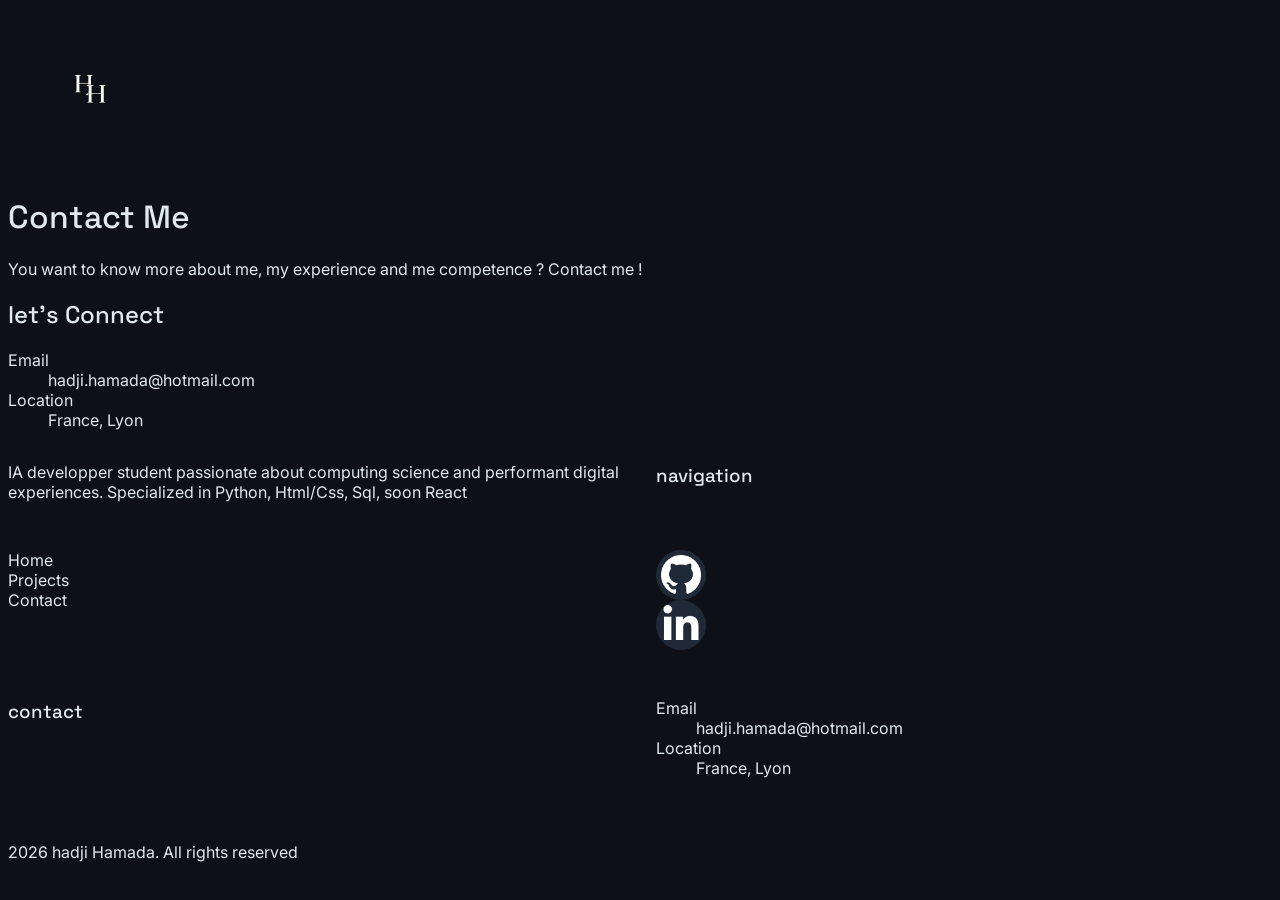
==== Page-contact.html @ 09d2dc43 "Premier commit" ====
<!DOCTYPE html>
<html lang="en">
<head>
    <meta charset="UTF-8">
    <meta name="viewport" content="width=device-width, initial-scale=1.0">
    <link rel="preconnect" href="https://fonts.googleapis.com">
    <link rel="preconnect" href="https://fonts.gstatic.com" crossorigin>
    <link href="https://fonts.googleapis.com/css2?family=Inter:ital,opsz@0,14..32;1,14..32&family=Space+Grotesk:wght@500&display=swap" rel="stylesheet">
    <link rel="stylesheet" href="style.css">
    
    <title>Hadji's Portfolio</title>
</head>
<body>
    <header>
    <div class="spacer">
    <a href="#home">
    <img src="Logo/HH.png" alt="Hadji HAMADA" height="100">
    </a>
</div>
    <nav class="menu">
<ul>
    <li><a href="index.html">Home</a></li>
    <li><a href="Projects.html">Projects
    </a></li>
    <li><a href="Page-contact.html">Contact</a></li>
</ul>
</nav>
<div class="spacer"></div>
 </header>   
    <main>
        <h1>Contact Me</h1>
        <p>You want to know more about me, my experience and me competence ? Contact me !</p>
        <h2> let's Connect </h2>
        <div class="contact">
        <dl>
            <dt>Email</dt>
            <dd>hadji.hamada@hotmail.com</dd>
            <dt>Location</dt>
            <dd>France, Lyon</dd>
        </dl>
    </div>
    </main> 
<footer>
    <p>IA developper student passionate about computing science and performant digital experiences.
        Specialized in Python, Html/Css, Sql, soon React</p>
    <h3>navigation</h3>
        <nav class="menu-final">
        <ul>
    <li><a href="index.html">Home</a></li>
    <li><a href="Projects.html">Projects
    </a></li>
    <li><a href="Page-contact.html">Contact</a></li>
</ul>
    </nav>

    <div class="social-icons">
        <a href="https://github.com/Hadji-H">
        <img src="Logo/github.png" alt="GitHub" height="50">
        </a>
        <a href="https://www.linkedin.com/in/hadji-hamada-685b44258/">
        <img src="Logo/linkedin.png" alt="Linkedin" height="50">
        </a>
    </div>
    <h3>contact</h3>
    <div class="contact">
        <dl>
            <dt>Email</dt>
            <dd>hadji.hamada@hotmail.com</dd>
            <dt>Location</dt>
            <dd>France, Lyon</dd>
        </dl>
    </div>
    <p>2026 hadji Hamada. All rights reserved</p>    
</footer>
</body>
</html>
---- style.css ----
:root {
    --bg-c: #0d1117;
    --accent-c: #0369a1;
    --text-c: #e2e8f0;
    --font-body: "Inter", sans-serif;
    --font-heading: "Space Grotesk", sans-serif;
    --accent-hover : #0ea5e9;
    --grey-blue :#1f2937;
}

body {
    background-color: var(--bg-c);
    color: var(--text-c);
    font-family: var(--font-body);
}

h1, h2, h3 {
    font-family: var(--font-heading);
    font-weight: 500;
}
header {
    display: flex;
    justify-content: center;
    align-items: center;    
    padding: 2rem; 
   
}

.menu ul {
    display: flex;
    list-style: none;
    padding: 0;
    margin: 0;
    gap: 1rem;

}

.menu-final ul {
    list-style: none;
    padding: 0;
    margin: 0;
}
.spacer{
    flex: 1;
}
#links ul{
    display: flex;
    gap : 1rem;
    list-style: none;
}

.btn-primary {
    display: inline-block;
    padding: 0.60rem;
    background-color:var(--accent-c);
    border-radius: 8px;
    text-decoration: none;
    color: white;
    transition: background-color 0.2s, transform 0.2s;
    
}
.btn-primary:hover {
    background-color: var(--accent-hover);
    opacity: 0.85;
    transform: scale(1.05);
}
.btn-secondary {
    display: inline-block;
    padding: 0.60rem;
    border: 2px solid var(--accent-c);
    border-radius: 8px;
    text-decoration: none;
    color: white;
    transition: background-color 0.2s, transform 0.2s;
}
.btn-secondary:hover {
    background-color:var(--accent-c);
    opacity: 0.85;
    transform: scale(1.05);
}

.social-icons a {
    display: flex;
    width: 50px;
    height: 50px;
    border-radius: 50%;
    background-color: var(--grey-blue);
    align-items: center;
    justify-content: center;
    
}
.social-icons img {
    filter: brightness(0) invert(1);
}

.menu a, .menu-final a {
    text-decoration: none;
    color: var(--text-c);
    transition: color 0.2s, transform 0.2s;

}
.menu a:hover, .menu-final a:hover {
        color: var(--accent-c);
        opacity: 0.85;
        transform: scale(1.05);

}

footer{
    display: grid;
    grid-template-columns: 1fr 1fr;
    gap: 2rem;
}

.burger{
    display: none;
}
.menu{
    display: none;
}
@media (max-width: 768px) {
    footer {
        grid-template-columns: 1fr;
    }
    header {
        flex-direction: column;
    }
    #home {
        display:flex;
        flex-direction: column;
    }
    .burger{
        display: block;
    }
}
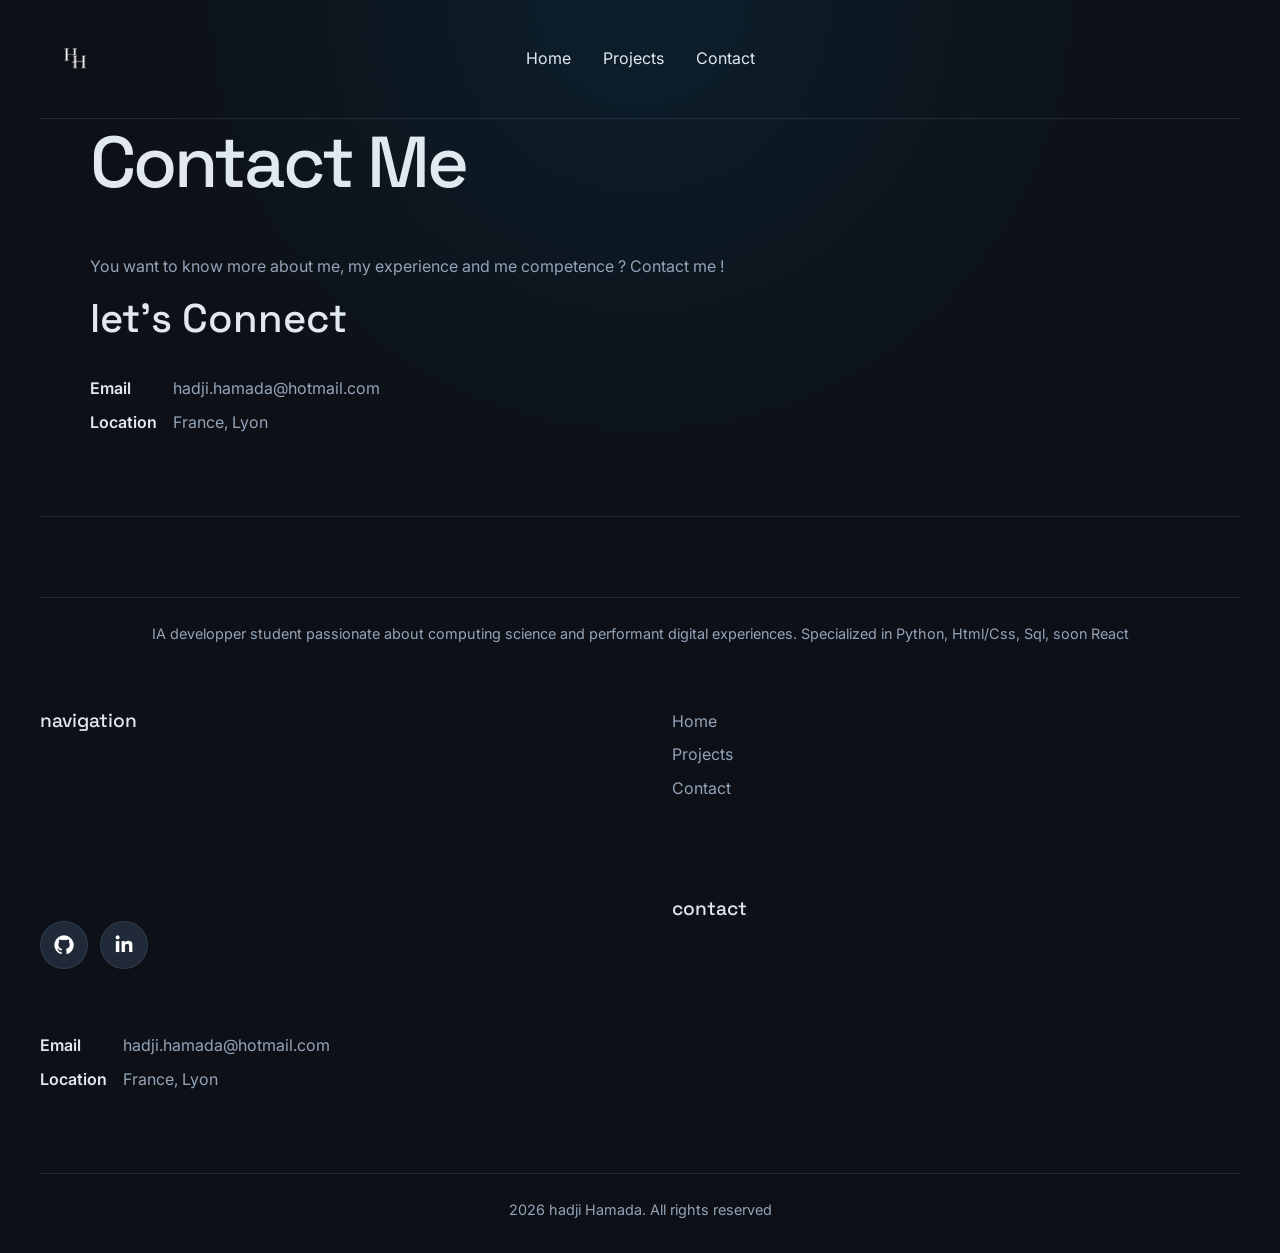
==== commit c6c91088: "2ème commit" ====
--- a/Page-contact.html
+++ b/Page-contact.html
@@ -6,7 +6,7 @@
     <link rel="preconnect" href="https://fonts.googleapis.com">
     <link rel="preconnect" href="https://fonts.gstatic.com" crossorigin>
     <link href="https://fonts.googleapis.com/css2?family=Inter:ital,opsz@0,14..32;1,14..32&family=Space+Grotesk:wght@500&display=swap" rel="stylesheet">
-    <link rel="stylesheet" href="style.css">
+    <link rel="stylesheet" href="styles.css">
     
     <title>Hadji's Portfolio</title>
 </head>
--- a/styles.css
+++ b/styles.css
@@ -0,0 +1,611 @@
+:root {
+    --bg-c: #0d1117;
+    --bg-secondary: #111827;
+    --bg-card: #151e2d;
+
+    --accent-c: #0284c7;
+    --accent-hover: #38bdf8;
+    --accent-light: #7dd3fc;
+
+    --text-c: #e2e8f0;
+    --text-muted: #94a3b8;
+
+    --grey-blue: #1f2937;
+    --border-c: rgba(148, 163, 184, 0.15);
+
+    --font-body: "Inter", sans-serif;
+    --font-heading: "Space Grotesk", sans-serif;
+
+    --radius: 12px;
+    --transition: 0.25s ease;
+}
+
+
+* {
+    box-sizing: border-box;
+}
+
+html {
+    scroll-behavior: smooth;
+}
+
+body {
+    margin: 0;
+    min-height: 100vh;
+
+    background:
+        radial-gradient(
+            circle at 50% 0%,
+            rgba(2, 132, 199, 0.12),
+            transparent 35%
+        ),
+        var(--bg-c);
+
+    color: var(--text-c);
+    font-family: var(--font-body);
+    line-height: 1.6;
+}
+
+img {
+    max-width: 100%;
+}
+
+a {
+    color: inherit;
+}
+
+
+
+h1,
+h2,
+h3 {
+    margin-top: 0;
+    font-family: var(--font-heading);
+    font-weight: 500;
+    line-height: 1.2;
+}
+
+h1 {
+    font-size: clamp(2.5rem, 6vw, 4.5rem);
+    letter-spacing: -0.04em;
+}
+
+h2 {
+    font-size: clamp(1.8rem, 4vw, 2.5rem);
+}
+
+h3 {
+    font-size: 1.2rem;
+}
+
+p {
+    color: var(--text-muted);
+}
+
+
+
+header {
+    position: relative;
+
+    display: flex;
+    justify-content: space-between;
+    align-items: center;
+
+    width: min(1200px, calc(100% - 3rem));
+    margin: 0 auto;
+    padding: 1.5rem 0;
+
+    border-bottom: 1px solid var(--border-c);
+}
+
+header .spacer {
+    flex: 1;
+}
+
+header .spacer:first-child {
+    display: flex;
+    align-items: center;
+}
+
+header .spacer img {
+    display: block;
+
+    height: 70px;
+    width: auto;
+
+    transition:
+        transform var(--transition),
+        filter var(--transition);
+}
+
+header .spacer:first-child img:hover {
+    transform: scale(1.05);
+    filter: drop-shadow(0 0 12px rgba(56, 189, 248, 0.3));
+}
+
+
+
+.menu ul,
+.menu-final ul {
+    display: flex;
+
+    list-style: none;
+    padding: 0;
+    margin: 0;
+}
+
+.menu ul {
+    gap: 2rem;
+}
+
+.menu a,
+.menu-final a {
+    position: relative;
+
+    display: inline-block;
+
+    color: var(--text-c);
+    text-decoration: none;
+
+    transition:
+        color var(--transition),
+        transform var(--transition);
+}
+
+.menu a::after {
+    content: "";
+
+    position: absolute;
+    left: 0;
+    bottom: -7px;
+
+    width: 0;
+    height: 2px;
+
+    background: var(--accent-hover);
+    border-radius: 999px;
+
+    transition: width var(--transition);
+}
+
+.menu a:hover {
+    color: var(--accent-hover);
+}
+
+.menu a:hover::after {
+    width: 100%;
+}
+
+
+
+.burger {
+    display: none;
+
+    border: 1px solid var(--border-c);
+    background: var(--bg-secondary);
+
+    color: var(--text-c);
+
+    padding: 0.6rem 0.8rem;
+    border-radius: 8px;
+
+    font-size: 1.3rem;
+    cursor: pointer;
+
+    transition:
+        background-color var(--transition),
+        border-color var(--transition);
+}
+
+.burger:hover {
+    background: var(--grey-blue);
+    border-color: var(--accent-c);
+}
+
+
+main {
+    width: min(1100px, calc(100% - 3rem));
+    margin: 0 auto;
+}
+
+
+#home {
+    min-height: 70vh;
+
+    display: flex;
+    flex-direction: column;
+    justify-content: center;
+    align-items: flex-start;
+
+    max-width: 850px;
+
+    padding: 5rem 0;
+}
+
+#home h1 {
+    margin-bottom: 1.5rem;
+
+    background: linear-gradient(
+        135deg,
+        #ffffff 20%,
+        var(--accent-light)
+    );
+
+    -webkit-background-clip: text;
+    background-clip: text;
+    color: transparent;
+}
+
+#home p {
+    max-width: 650px;
+
+    margin-bottom: 2rem;
+
+    font-size: 1.15rem;
+    color: var(--text-muted);
+}
+
+#home a {
+    margin-right: 0.75rem;
+    margin-bottom: 0.5rem;
+}
+
+
+.btn-primary,
+.btn-secondary {
+    display: inline-block;
+
+    padding: 0.75rem 1.25rem;
+
+    border-radius: 8px;
+
+    font-weight: 600;
+    text-decoration: none;
+
+    transition:
+        background-color var(--transition),
+        border-color var(--transition),
+        color var(--transition),
+        transform var(--transition),
+        box-shadow var(--transition);
+}
+
+.btn-primary {
+    background: var(--accent-c);
+    border: 2px solid var(--accent-c);
+
+    color: white;
+
+    box-shadow: 0 8px 25px rgba(2, 132, 199, 0.2);
+}
+
+.btn-primary:hover {
+    background: var(--accent-hover);
+    border-color: var(--accent-hover);
+
+    color: #082f49;
+
+    transform: translateY(-3px);
+
+    box-shadow: 0 12px 30px rgba(14, 165, 233, 0.3);
+}
+
+.btn-secondary {
+    background: transparent;
+    border: 2px solid var(--accent-c);
+
+    color: var(--accent-light);
+}
+
+.btn-secondary:hover {
+    background: rgba(2, 132, 199, 0.12);
+    border-color: var(--accent-hover);
+
+    color: var(--accent-hover);
+
+    transform: translateY(-3px);
+}
+
+
+
+#links {
+    margin: 4rem 0;
+    padding: 2.5rem;
+
+    background: linear-gradient(
+        145deg,
+        rgba(21, 30, 45, 0.95),
+        rgba(17, 24, 39, 0.95)
+    );
+
+    border: 1px solid var(--border-c);
+    border-radius: var(--radius);
+
+    box-shadow: 0 20px 50px rgba(0, 0, 0, 0.2);
+}
+
+#links h2 {
+    margin-bottom: 1.5rem;
+}
+
+#links ul {
+    display: flex;
+    flex-wrap: wrap;
+    gap: 1rem;
+
+    list-style: none;
+    padding: 0;
+    margin: 0;
+}
+
+#links a {
+    display: block;
+
+    padding: 0.75rem 1.25rem;
+
+    border: 1px solid var(--border-c);
+    border-radius: 8px;
+
+    background: var(--bg-secondary);
+
+    color: var(--text-c);
+    text-decoration: none;
+
+    transition:
+        color var(--transition),
+        background-color var(--transition),
+        border-color var(--transition),
+        transform var(--transition);
+}
+
+#links a:hover {
+    background: rgba(2, 132, 199, 0.12);
+    border-color: var(--accent-c);
+
+    color: var(--accent-hover);
+
+    transform: translateY(-3px);
+}
+
+
+footer {
+    display: grid;
+    grid-template-columns: 1fr 1fr;
+
+    gap: 4rem;
+
+    width: min(1200px, calc(100% - 3rem));
+
+    margin: 5rem auto 0;
+    padding: 4rem 0 2rem;
+
+    border-top: 1px solid var(--border-c);
+}
+
+.footer-column p {
+    max-width: 500px;
+}
+
+.footer-column > p {
+    line-height: 1.8;
+}
+
+.social-icons {
+    display: flex;
+    gap: 0.75rem;
+
+    margin-top: 1.5rem;
+}
+
+.social-icons a {
+    display: flex;
+
+    width: 48px;
+    height: 48px;
+
+    align-items: center;
+    justify-content: center;
+
+    border: 1px solid var(--border-c);
+    border-radius: 50%;
+
+    background: var(--grey-blue);
+
+    transition:
+        background-color var(--transition),
+        border-color var(--transition),
+        transform var(--transition);
+}
+
+.social-icons a:hover {
+    background: var(--accent-c);
+    border-color: var(--accent-hover);
+
+    transform: translateY(-4px);
+}
+
+.social-icons img {
+    width: 24px;
+    height: 24px;
+
+    object-fit: contain;
+
+    filter: brightness(0) invert(1);
+}
+
+
+
+.menu-final ul {
+    flex-direction: column;
+    gap: 0.5rem;
+
+    margin-bottom: 2rem;
+}
+
+.menu-final a {
+    color: var(--text-muted);
+}
+
+.menu-final a:hover {
+    color: var(--accent-hover);
+}
+
+
+
+.contact dl {
+    display: grid;
+    grid-template-columns: auto 1fr;
+    gap: 0.5rem 1rem;
+
+    margin: 0;
+}
+
+.contact dt {
+    color: var(--text-c);
+    font-weight: 600;
+}
+
+.contact dd {
+    margin: 0;
+    color: var(--text-muted);
+}
+
+
+
+footer > p {
+    grid-column: 1 / -1;
+
+    margin: 1rem 0 0;
+    padding-top: 1.5rem;
+
+    border-top: 1px solid var(--border-c);
+
+    text-align: center;
+    font-size: 0.9rem;
+}
+
+
+
+@media (max-width: 768px) {
+
+    header {
+        width: min(100% - 2rem, 600px);
+        padding: 1rem 0;
+    }
+
+    header .spacer img {
+        height: 60px;
+    }
+
+    .burger {
+        display: block;
+        order: 2;
+    }
+
+    .menu {
+        display: none;
+
+        position: absolute;
+        top: calc(100% + 0.5rem);
+        left: 0;
+        right: 0;
+
+        z-index: 10;
+
+        padding: 1rem;
+
+        background: rgba(17, 24, 39, 0.98);
+        border: 1px solid var(--border-c);
+        border-radius: var(--radius);
+
+        box-shadow: 0 20px 40px rgba(0, 0, 0, 0.35);
+    }
+
+    .menu.active {
+        display: block;
+    }
+
+    .menu ul {
+        flex-direction: column;
+        gap: 0;
+    }
+
+    .menu li {
+        width: 100%;
+    }
+
+    .menu a {
+        display: block;
+        padding: 0.8rem;
+    }
+
+    .menu a::after {
+        display: none;
+    }
+
+    main {
+        width: min(100% - 2rem, 600px);
+    }
+
+    #home {
+        min-height: auto;
+        padding: 5rem 0 4rem;
+    }
+
+    #home h1 {
+        font-size: clamp(2.3rem, 12vw, 3.5rem);
+    }
+
+    #home p {
+        font-size: 1rem;
+    }
+
+    #links {
+        padding: 1.5rem;
+    }
+
+    footer {
+        grid-template-columns: 1fr;
+
+        width: min(100% - 2rem, 600px);
+
+        gap: 2rem;
+        margin-top: 3rem;
+        padding-top: 3rem;
+    }
+}
+
+@media (max-width: 480px) {
+
+    #home {
+        padding-top: 4rem;
+    }
+
+    #home h1 {
+        font-size: 2.4rem;
+    }
+
+    #home a {
+        width: 100%;
+        margin-right: 0;
+
+        text-align: center;
+    }
+
+    #links ul {
+        flex-direction: column;
+    }
+
+    #links a {
+        text-align: center;
+    }
+
+    .contact dl {
+        grid-template-columns: 1fr;
+        gap: 0.1rem;
+    }
+
+    .contact dd {
+        margin-bottom: 0.75rem;
+    }
+}
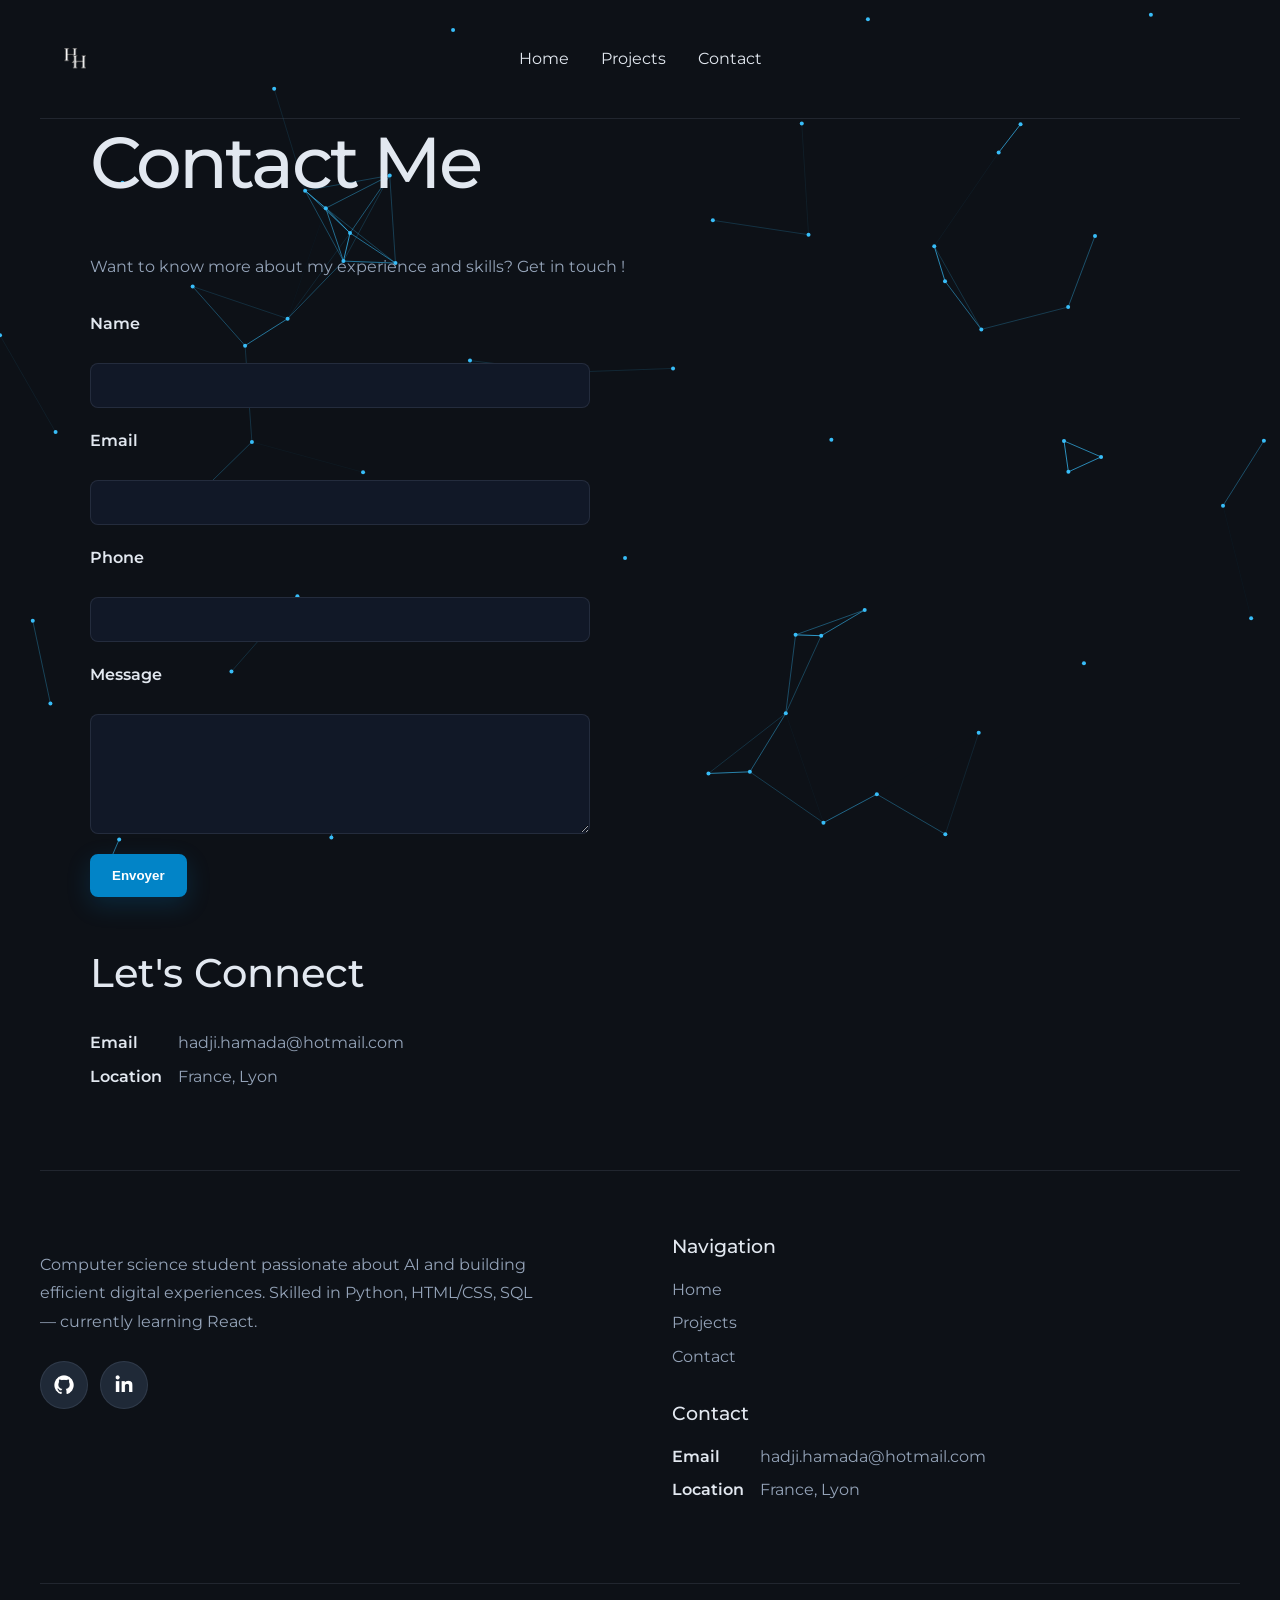
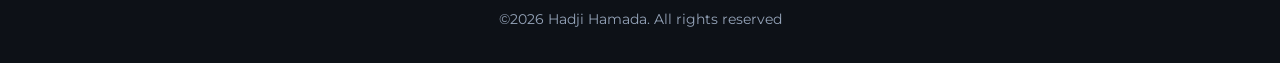
==== commit ac21e34b: "3ème Commit (final)" ====
--- a/Page-contact.html
+++ b/Page-contact.html
@@ -5,18 +5,20 @@
     <meta name="viewport" content="width=device-width, initial-scale=1.0">
     <link rel="preconnect" href="https://fonts.googleapis.com">
     <link rel="preconnect" href="https://fonts.gstatic.com" crossorigin>
-    <link href="https://fonts.googleapis.com/css2?family=Inter:ital,opsz@0,14..32;1,14..32&family=Space+Grotesk:wght@500&display=swap" rel="stylesheet">
+    <link href="https://fonts.googleapis.com/css2?family=Montserrat:ital@0;1&display=swap" rel="stylesheet">
     <link rel="stylesheet" href="styles.css">
     
     <title>Hadji's Portfolio</title>
 </head>
 <body>
+    <canvas id="bg-canvas"></canvas>
     <header>
     <div class="spacer">
-    <a href="#home">
+    <a href="index.html">
     <img src="Logo/HH.png" alt="Hadji HAMADA" height="100">
     </a>
 </div>
+    <button class="burger" id="burger-btn">☰</button>
     <nav class="menu">
 <ul>
     <li><a href="index.html">Home</a></li>
@@ -29,8 +31,22 @@
  </header>   
     <main>
         <h1>Contact Me</h1>
-        <p>You want to know more about me, my experience and me competence ? Contact me !</p>
-        <h2> let's Connect </h2>
+        <p>Want to know more about my experience and skills? Get in touch !</p>
+        <form action="">
+            <label for="nom">Name</label>
+            <input type="text" id="nom" name="nom" required>
+            <label for="email">Email</label>
+            <input type="email" id="email" name="email" required>
+            <label for="tel">Phone</label>
+            <input type="tel" id="tel">
+            <label for="message">Message</label>
+            <textarea id="message" required></textarea>
+            <button type="submit" class="btn-primary">Envoyer</button>
+            <p id="form-message"></p>
+            <form action="" novalidate></form>
+        </form>
+        
+        <h2> Let's Connect </h2>
         <div class="contact">
         <dl>
             <dt>Email</dt>
@@ -41,36 +57,41 @@
     </div>
     </main> 
 <footer>
-    <p>IA developper student passionate about computing science and performant digital experiences.
-        Specialized in Python, Html/Css, Sql, soon React</p>
-    <h3>navigation</h3>
+    <div class="footer-column">
+            <p>Computer science student passionate about AI and building efficient digital experiences. Skilled in Python, HTML/CSS, SQL — currently learning React.</p>
+
+        <div class="social-icons">
+            <a href="https://github.com/Hadji-H" target="_blank">
+            <img src="Logo/github.png" alt="GitHub" height="50">
+            </a>
+            <a href="https://www.linkedin.com/in/hadji-hamada-685b44258/" target="_blank">
+            <img src="Logo/linkedin.png" alt="Linkedin" height="50">
+            </a>
+        </div>
+    </div>
+
+    <div class="footer-column">
+        <h3>Navigation</h3>
         <nav class="menu-final">
-        <ul>
-    <li><a href="index.html">Home</a></li>
-    <li><a href="Projects.html">Projects
-    </a></li>
-    <li><a href="Page-contact.html">Contact</a></li>
-</ul>
-    </nav>
+            <ul>
+                <li><a href="index.html">Home</a></li>
+                <li><a href="Projects.html">Projects</a></li>
+                <li><a href="Page-contact.html">Contact</a></li>
+            </ul>
+        </nav>
+        <h3>Contact</h3>
+        <div class="contact">
+            <dl>
+                <dt>Email</dt>
+                <dd>hadji.hamada@hotmail.com</dd>
+                <dt>Location</dt>
+                <dd>France, Lyon</dd>
+            </dl>
+        </div>
+    </div>
 
-    <div class="social-icons">
-        <a href="https://github.com/Hadji-H">
-        <img src="Logo/github.png" alt="GitHub" height="50">
-        </a>
-        <a href="https://www.linkedin.com/in/hadji-hamada-685b44258/">
-        <img src="Logo/linkedin.png" alt="Linkedin" height="50">
-        </a>
-    </div>
-    <h3>contact</h3>
-    <div class="contact">
-        <dl>
-            <dt>Email</dt>
-            <dd>hadji.hamada@hotmail.com</dd>
-            <dt>Location</dt>
-            <dd>France, Lyon</dd>
-        </dl>
-    </div>
-    <p>2026 hadji Hamada. All rights reserved</p>    
+    <p>&copy;2026 Hadji Hamada. All rights reserved</p>
 </footer>
+<script src="script.js"></script>
 </body>
 </html>
--- a/styles.css
+++ b/styles.css
@@ -13,8 +13,8 @@
     --grey-blue: #1f2937;
     --border-c: rgba(148, 163, 184, 0.15);
 
-    --font-body: "Inter", sans-serif;
-    --font-heading: "Space Grotesk", sans-serif;
+    --font-body: "Montserrat", sans-serif;
+    --font-heading: "Montserrat", sans-serif;
 
     --radius: 12px;
     --transition: 0.25s ease;
@@ -484,7 +484,43 @@
     font-size: 0.9rem;
 }
 
-
+#projects {
+    display: flex;
+    flex-direction: column;
+    gap: 1.5rem;
+    margin: 3rem 0;
+}
+
+.project-card {
+    padding: 2rem;
+    background: var(--bg-secondary);
+    border: 1px solid var(--border-c);
+    border-radius: var(--radius);
+    transition: transform var(--transition), border-color var(--transition);
+}
+
+.project-card:hover {
+    transform: translateY(-4px);
+    border-color: var(--accent-c);
+}
+
+.project-card h3 {
+    margin-bottom: 0.5rem;
+}
+
+.project-card p {
+    margin-bottom: 1rem;
+}
+
+.project-card a {
+    color: var(--accent-hover);
+    text-decoration: none;
+    font-weight: 600;
+}
+
+.project-card a:hover {
+    text-decoration: underline;
+}
 
 @media (max-width: 768px) {
 
@@ -609,3 +645,54 @@
         margin-bottom: 0.75rem;
     }
 }
+
+#bg-canvas {
+    position: fixed;
+    top: 0;
+    left: 0;
+    width: 100%;
+    height: 100%;
+    z-index: -1;
+    background: var(--bg-c);
+}
+
+form {
+    display: flex;
+    flex-direction: column;
+    gap: 1.25rem;
+    max-width: 500px;
+    margin-top: 2rem;
+}
+
+form label {
+    font-weight: 600;
+    margin-bottom: 0.4rem;
+    display: block;
+}
+
+form input,
+form textarea {
+    width: 100%;
+    padding: 0.75rem;
+    background: var(--bg-secondary);
+    border: 1px solid var(--border-c);
+    border-radius: 8px;
+    color: var(--text-c);
+    font-family: var(--font-body);
+    font-size: 1rem;
+}
+
+form textarea {
+    min-height: 120px;
+    resize: vertical;
+}
+
+form input:focus,
+form textarea:focus {
+    outline: none;
+    border-color: var(--accent-c);
+}
+
+form button {
+    align-self: flex-start;
+}
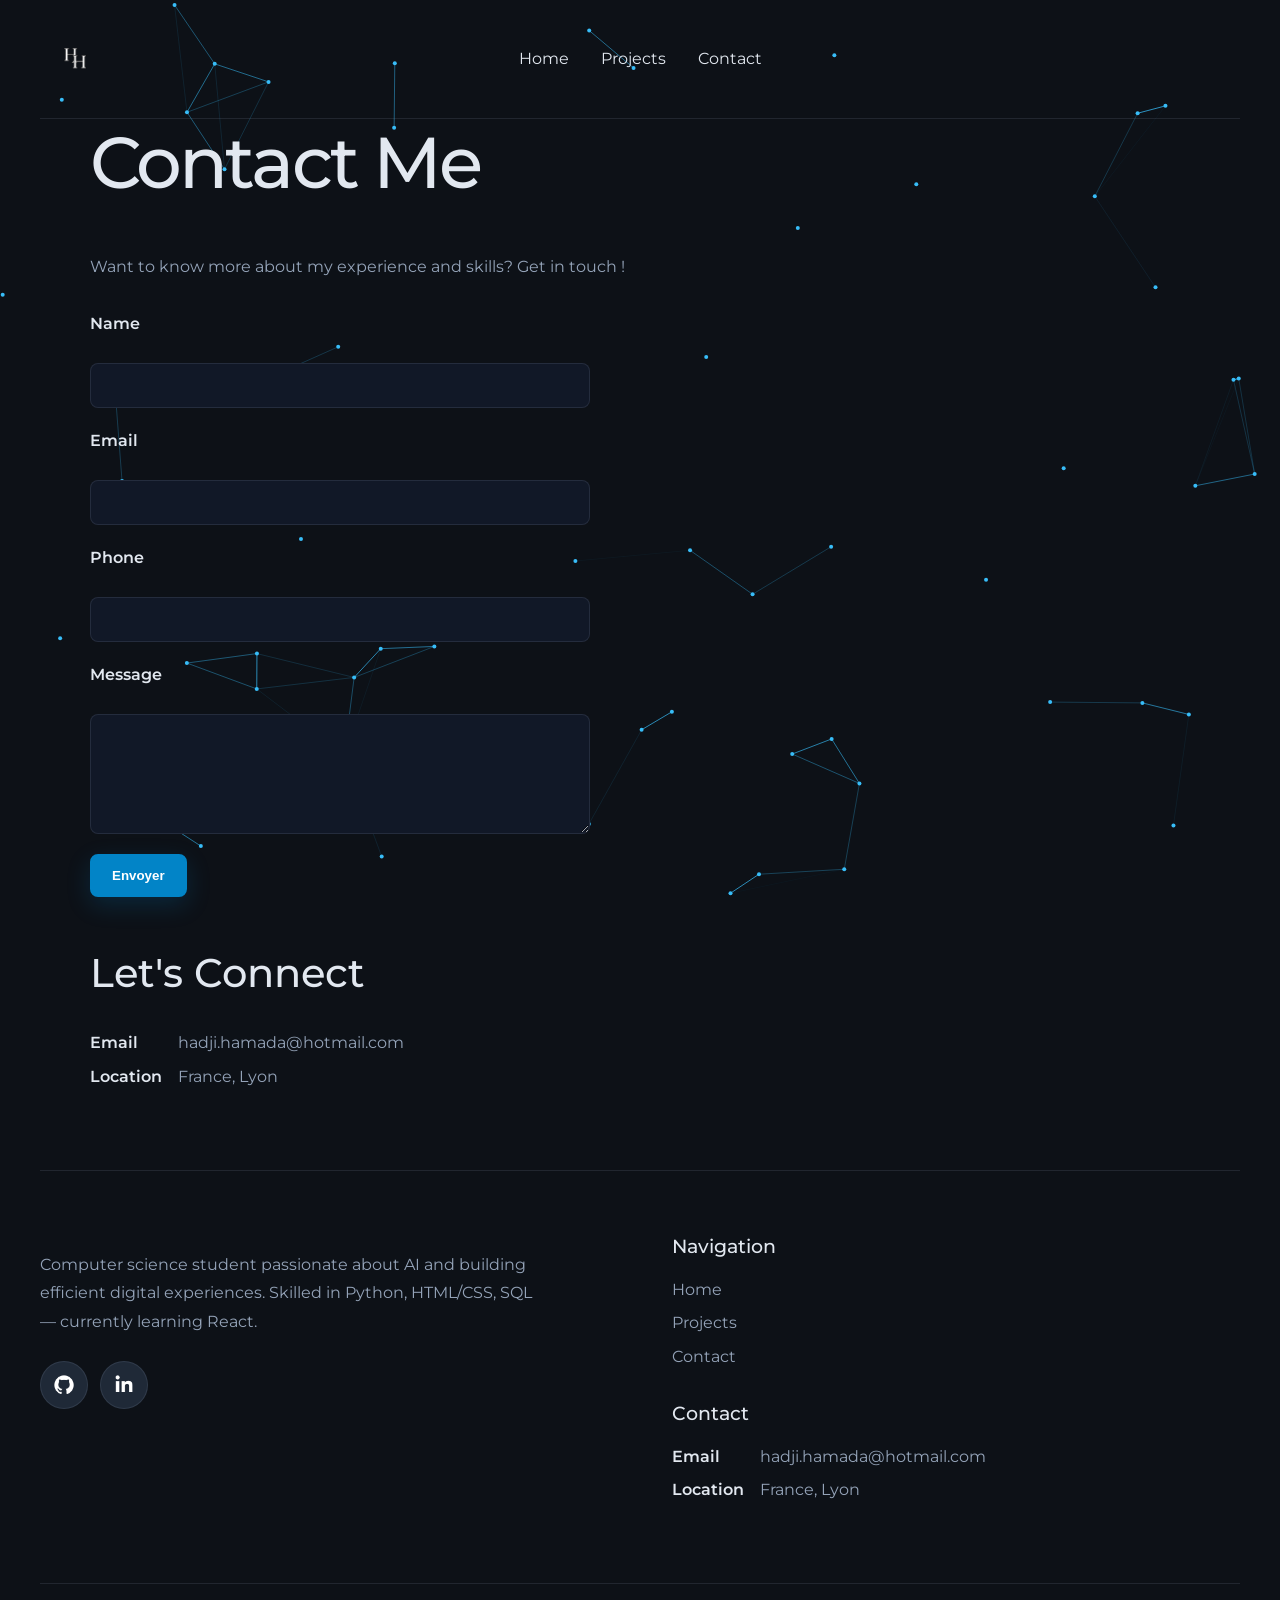
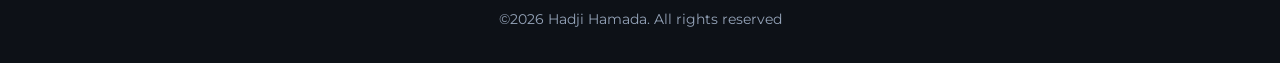
==== commit 9fe81261: "4eme commit (Add robots.txt)" ====
--- a/Page-contact.html
+++ b/Page-contact.html
@@ -3,6 +3,7 @@
 <head>
     <meta charset="UTF-8">
     <meta name="viewport" content="width=device-width, initial-scale=1.0">
+    <meta name="robots" content="noindex, nofollow">
     <link rel="preconnect" href="https://fonts.googleapis.com">
     <link rel="preconnect" href="https://fonts.gstatic.com" crossorigin>
     <link href="https://fonts.googleapis.com/css2?family=Montserrat:ital@0;1&display=swap" rel="stylesheet">
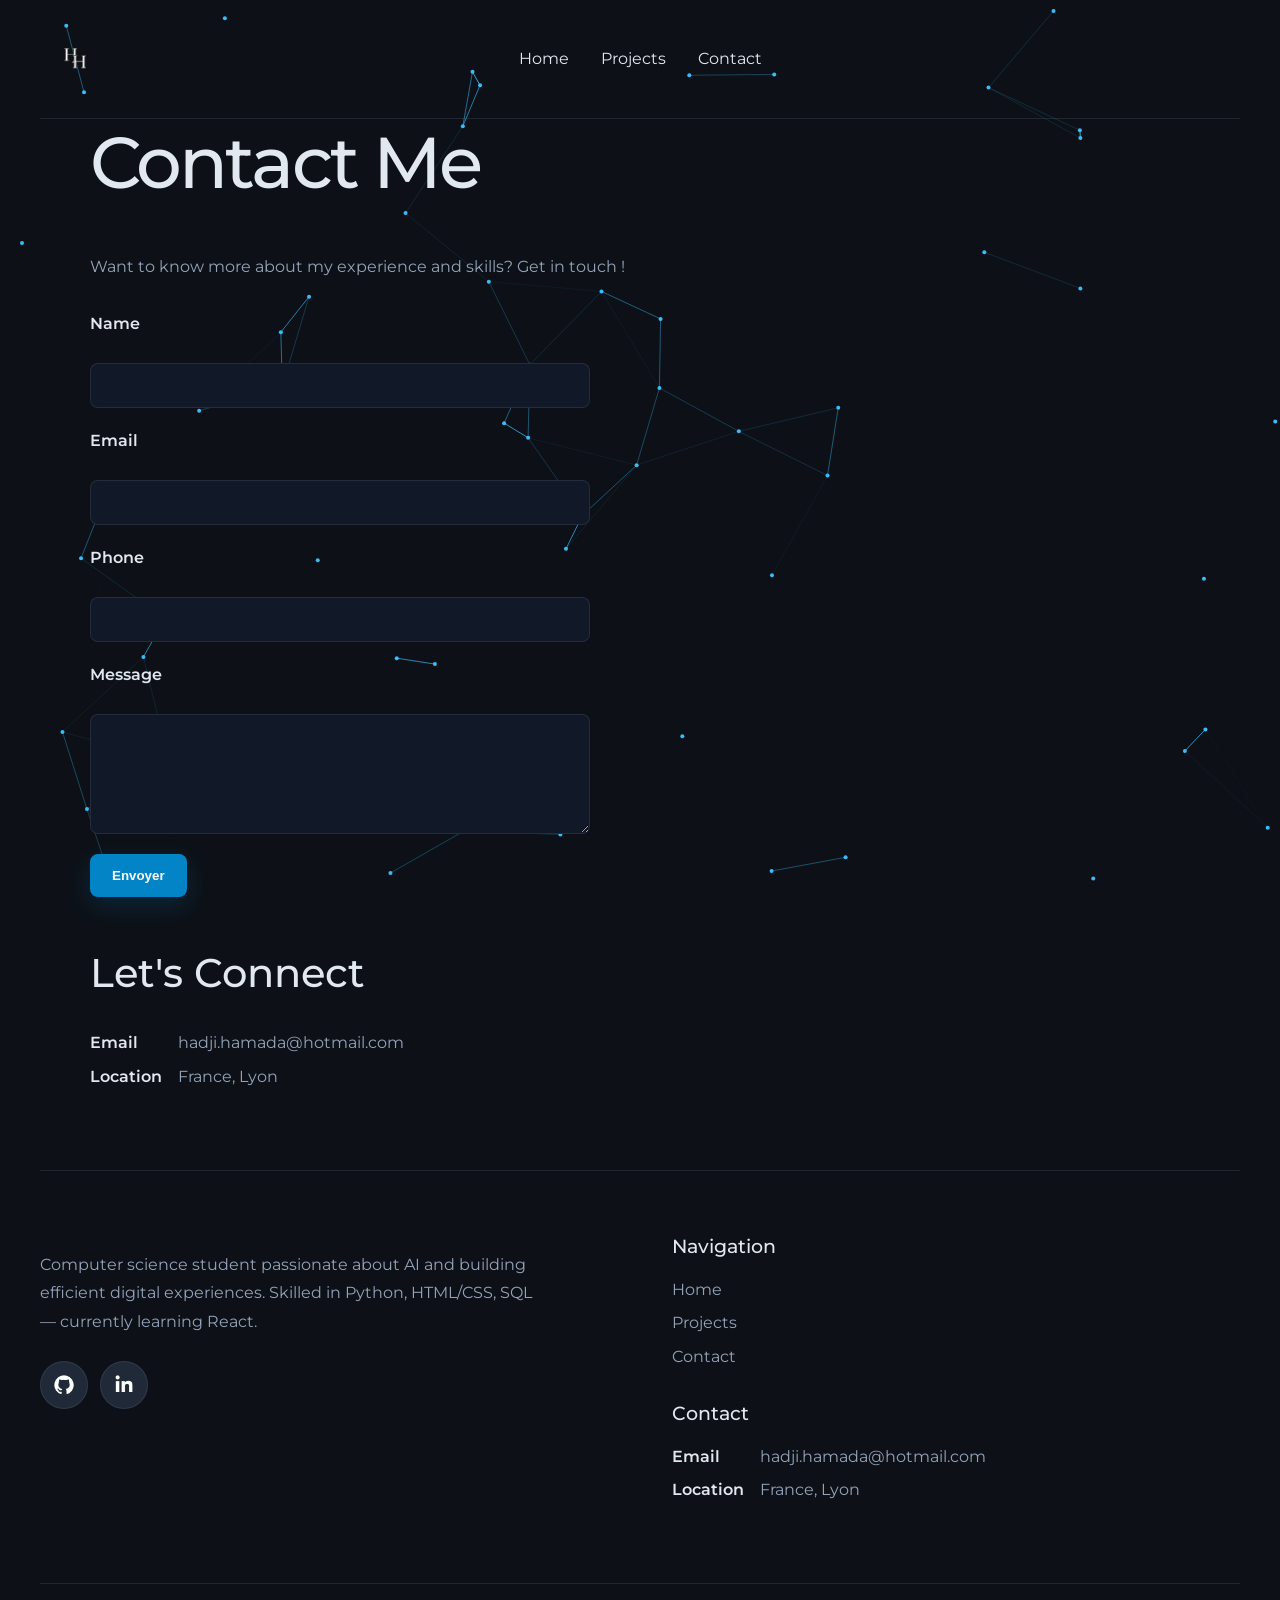
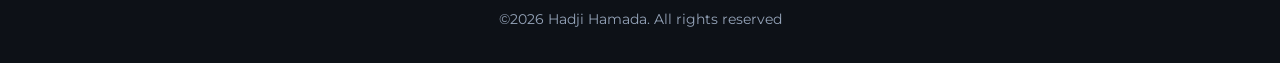
==== commit 032e3f2b: "Update Page-contact.html" ====
--- a/Page-contact.html
+++ b/Page-contact.html
@@ -8,6 +8,7 @@
     <link rel="preconnect" href="https://fonts.gstatic.com" crossorigin>
     <link href="https://fonts.googleapis.com/css2?family=Montserrat:ital@0;1&display=swap" rel="stylesheet">
     <link rel="stylesheet" href="styles.css">
+    <link rel="icon" type="image/png" href="./Logo/HH.png?v=2">
     
     <title>Hadji's Portfolio</title>
 </head>
@@ -95,4 +96,4 @@
 </footer>
 <script src="script.js"></script>
 </body>
-</html>+</html>
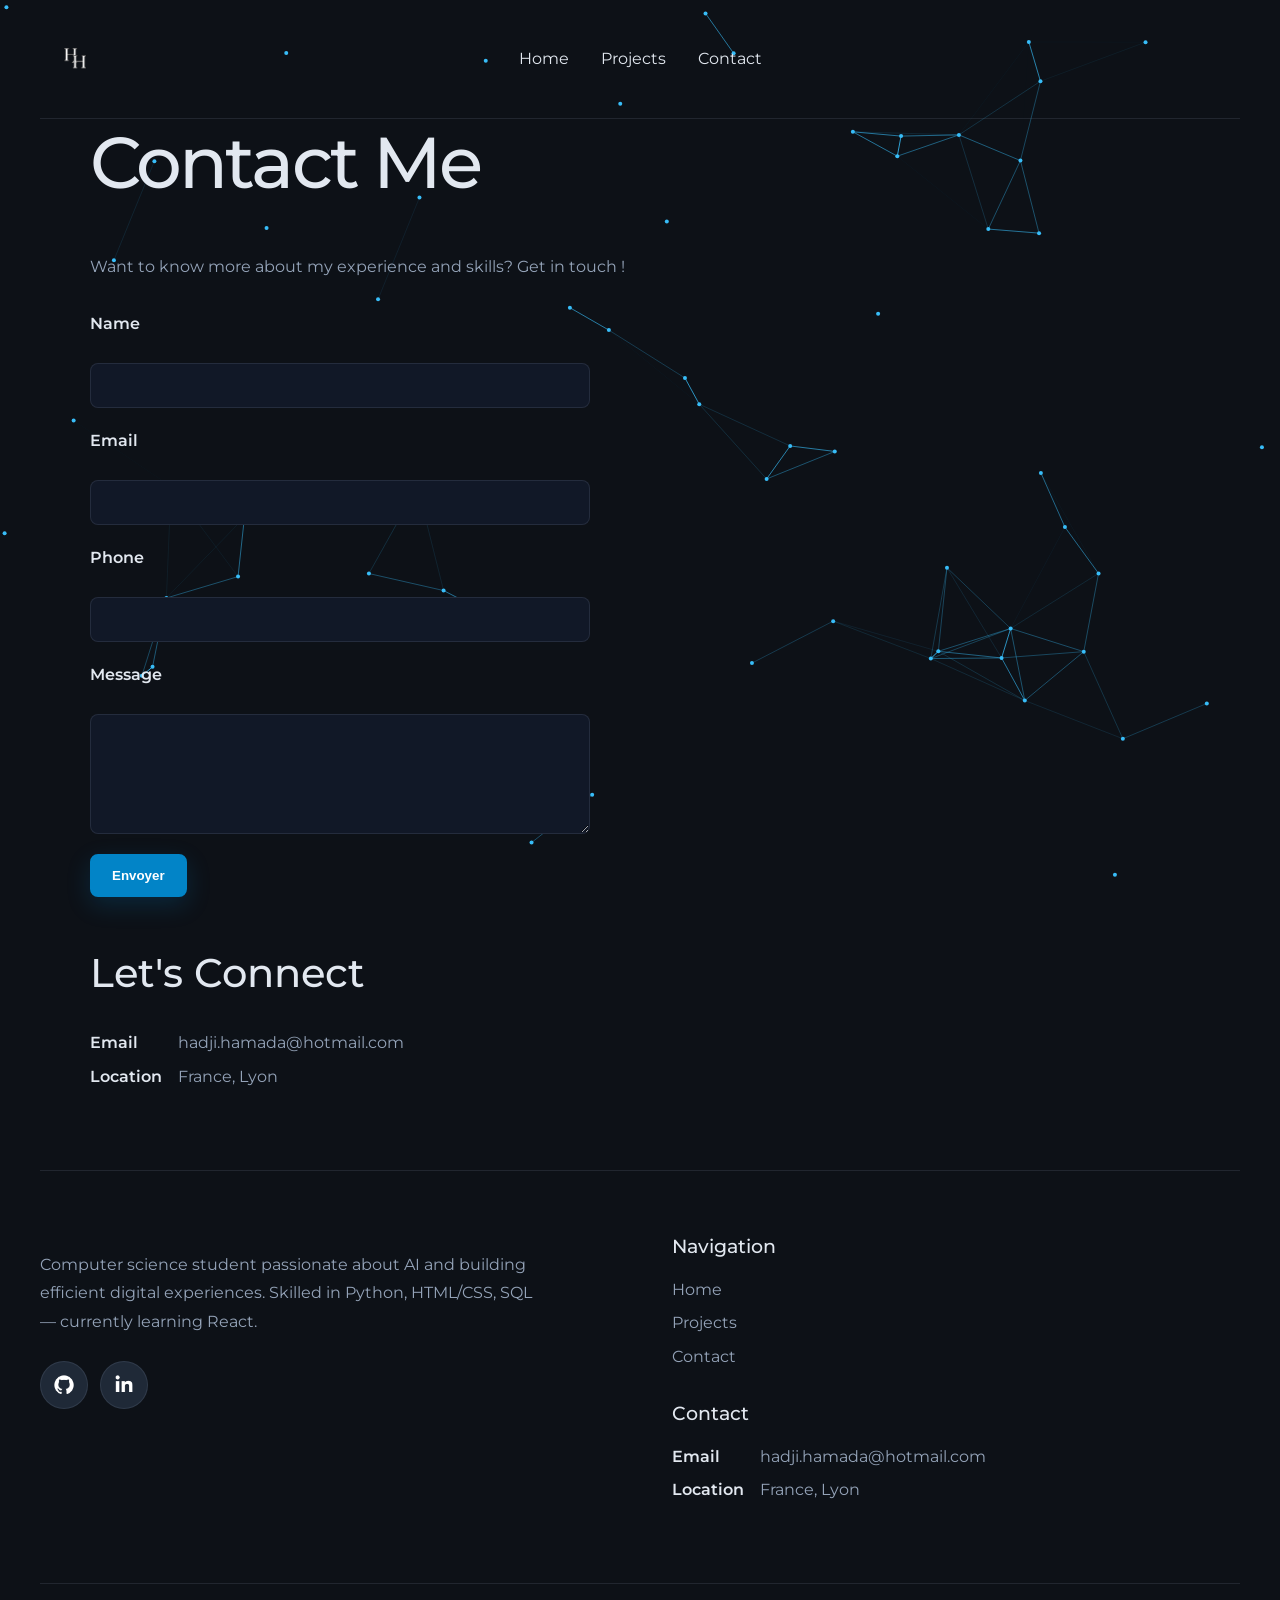
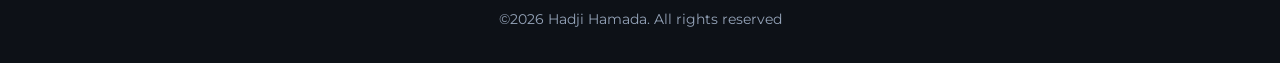
==== commit f20c074c: "Update Page-contact.html" ====
--- a/Page-contact.html
+++ b/Page-contact.html
@@ -8,7 +8,7 @@
     <link rel="preconnect" href="https://fonts.gstatic.com" crossorigin>
     <link href="https://fonts.googleapis.com/css2?family=Montserrat:ital@0;1&display=swap" rel="stylesheet">
     <link rel="stylesheet" href="styles.css">
-    <link rel="icon" type="image/png" href="./Logo/HH.png?v=2">
+    <link rel="icon" type="image/png" href="./Logo/flavicon.ico?v=2">
     
     <title>Hadji's Portfolio</title>
 </head>
